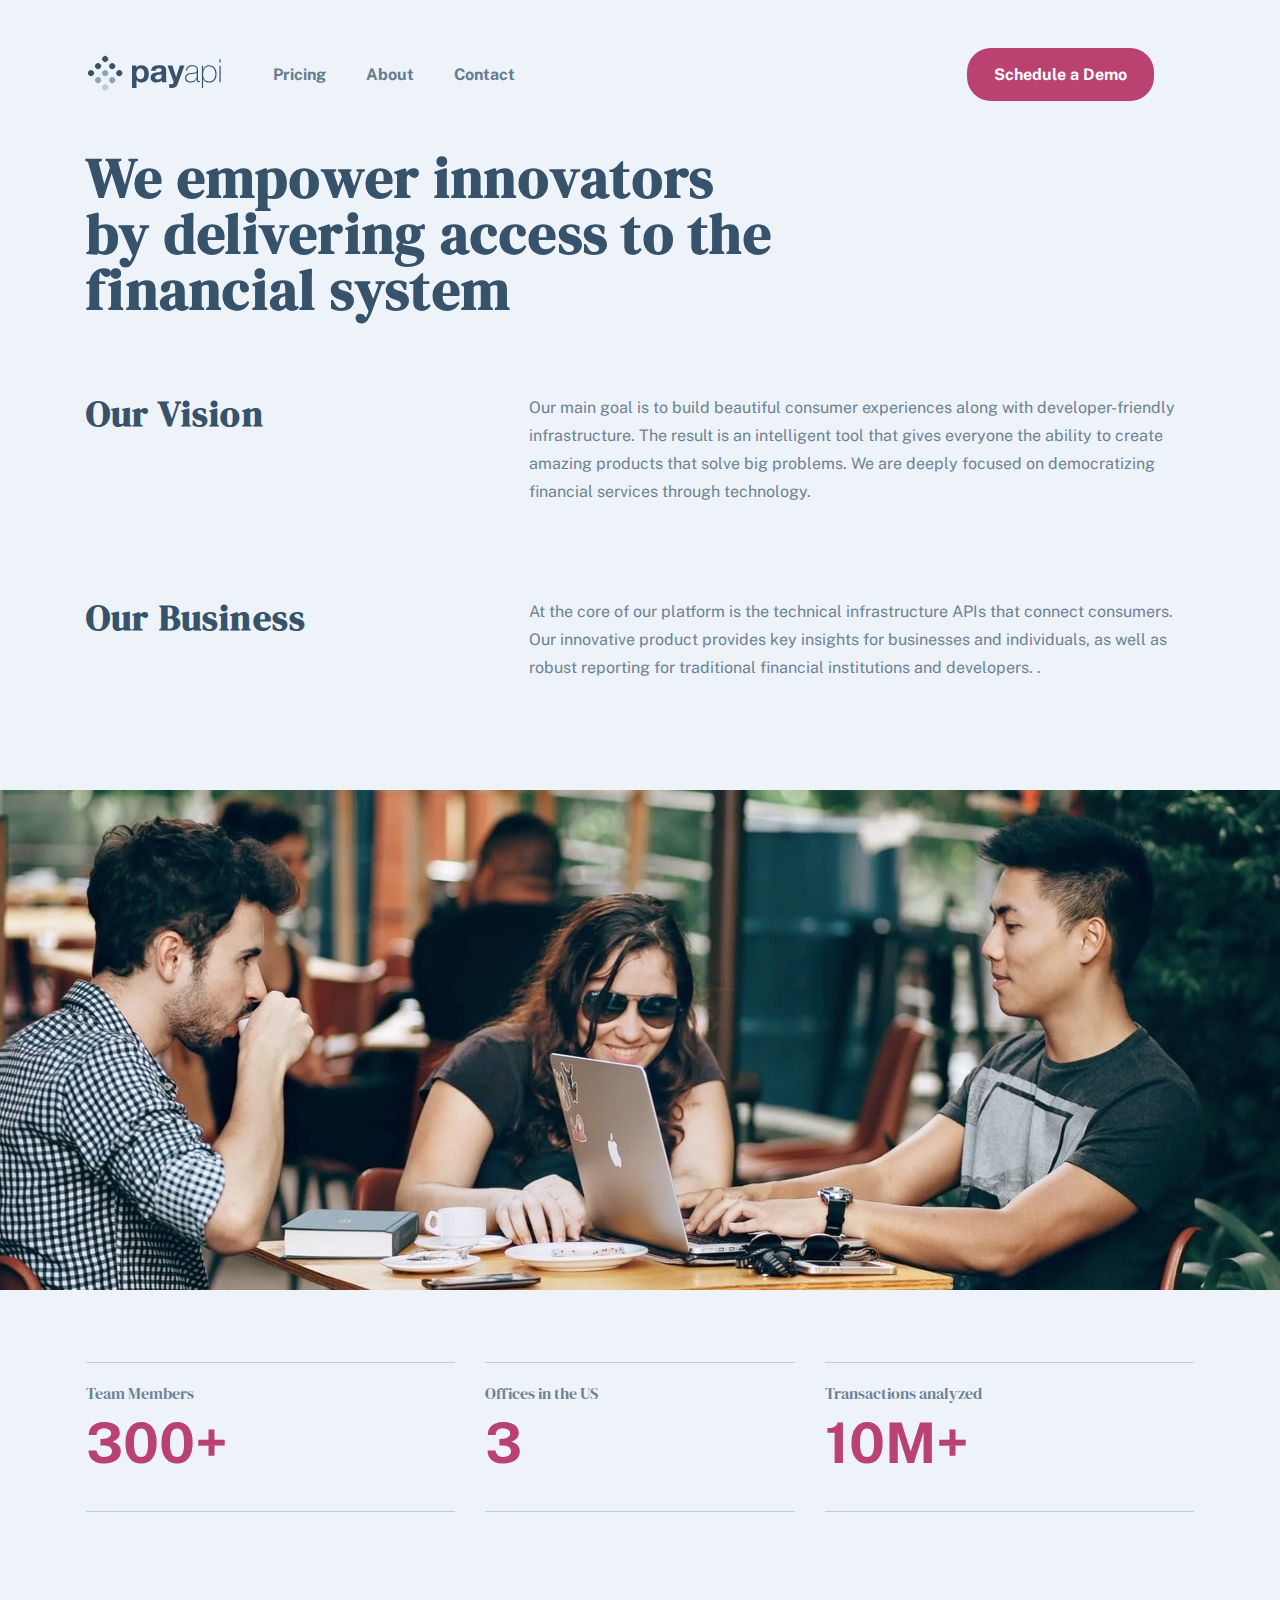
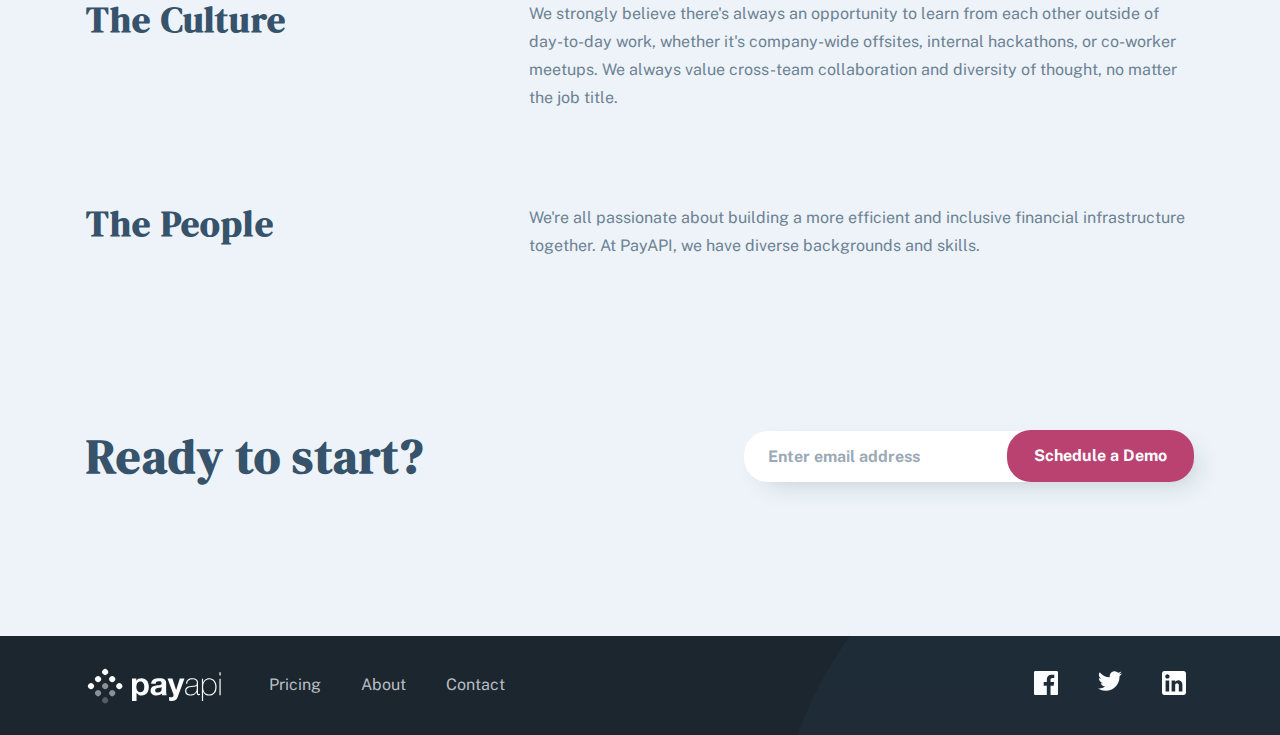
==== about.html @ 9b69b83f "finished about page" ====
<!DOCTYPE html>
<html lang="en">
  <head>
    <meta charset="UTF-8" />
    <meta name="viewport" content="width=device-width, initial-scale=1.0" />

    <link
      rel="icon"
      type="image/png"
      sizes="32x32"
      href="./assets/favicon-32x32.png"
    />
    <link rel="stylesheet" href="./styles/main.css" />
    <title>Frontend Mentor | PayAPI Website Challenge</title>
  </head>

  <body>
    <header>
      <nav class="navigation container">
        <!-- Logo -->
        <a href="/" class="navigation__logo">
          <img src="./assets//shared/desktop/logo.svg" alt="payapi logo" />
        </a>
        <!-- Toggle Button -->
        <button id="jsToggleButton" class="navigation__toggle button">
          <img
            id="jsToggleImg"
            src="./assets/shared/mobile/menu.svg"
            alt="menu icon"
          />
        </button>
        <!-- Nav Links -->
        <ul class="navigation__list close">
          <li class="navigation__item">
            <a class="navigation__link" href="pricing.html">Pricing</a>
          </li>
          <li class="navigation__item">
            <a class="navigation__link" href="about.html">About</a>
          </li>
          <li class="navigation__item">
            <a class="navigation__link" href="contact.html">Contact</a>
          </li>
          <li class="navigation__item">
            <a class="navigation__link button primary" href=""
              >Schedule a Demo</a
            >
          </li>
        </ul>
      </nav>
    </header>
    <main class="about-main">
      <!-- Container/wrapper -->
      <div class="about__wrapper">
        <div class="container">
          <h1 class="about__heading">
            We empower innovators by delivering access to the financial system
          </h1>
          <!-- Our vision section -->
          <section class="our-vision">
            <h3 class="our-vision__heading">Our Vision</h3>
            <p class="our-vision__description">
              Our main goal is to build beautiful consumer experiences along
              with developer-friendly infrastructure. The result is an
              intelligent tool that gives everyone the ability to create amazing
              products that solve big problems. We are deeply focused on
              democratizing financial services through technology.
            </p>
          </section>
          <!-- End our vision section -->
          <!-- Our business section -->
          <section class="our-business">
            <h3 class="our-business__heading">Our Business</h3>
            <p class="our-business__description">
              At the core of our platform is the technical infrastructure APIs
              that connect consumers. Our innovative product provides key
              insights for businesses and individuals, as well as robust
              reporting for traditional financial institutions and developers. .
            </p>
          </section>
        </div>
        <!-- End our business section -->
        <!-- Business image section -->
        <div class="about__business-img"></div>
        <!-- End business image section -->
        <!-- Team stats section -->
        <div class="container">
          <section class="team-stats">
            <div class="team-stats__members">
              <h3 class="team-stats__members-heading">Team Members</h3>
              <h2 class="team-stats__members-stat">300+</h2>
            </div>
            <div class="team-stats__offices">
              <h3 class="team-stats__offices-heading">Offices in the US</h3>
              <h2 class="team-stats__offices-stat">3</h2>
            </div>
            <div class="team-stats__transactions">
              <h3 class="team-stats__transactions-heading">
                Transactions analyzed
              </h3>
              <h2 class="team-stats__transactions-stat">10M+</h2>
            </div>
          </section>
          <!-- End team stats section -->
          <!-- Our culture section -->
          <section class="our-culture">
            <h3 class="our-culture__heading">The Culture</h3>
            <p class="our-culture__description">
              We strongly believe there's always an opportunity to learn from
              each other outside of day-to-day work, whether it's company-wide
              offsites, internal hackathons, or co-worker meetups. We always
              value cross-team collaboration and diversity of thought, no matter
              the job title.
            </p>
          </section>
          <!-- End our culture section -->
          <!-- Our people section -->
          <section class="our-people">
            <h3 class="our-people__heading">The People</h3>
            <p class="our-people__description">
              We're all passionate about building a more efficient and inclusive
              financial infrastructure together. At PayAPI, we have diverse
              backgrounds and skills.
            </p>
          </section>
        </div>
        <!-- End our people section -->
      </div>
      <!-- End container/wrapper -->
      <!-- Ready section -->
      <section id="ready" class="ready">
        <div class="container ready__wrapper">
          <h1 class="ready__heading">Ready to start?</h1>
          <form class="ready-form">
            <input
              class="input"
              type="email"
              name="email"
              placeholder="Enter email address"
            />
            <button class="button primary ready-form__button" type="submit">
              Schedule a Demo
            </button>
          </form>
        </div>
      </section>
      <!-- End Ready section -->
    </main>
    <!-- Footer -->
    <footer id="footer" class="footer">
      <div class="container footer__wrapper">
        <img src="./assets/shared/desktop/logo-light.svg" alt="" />
        <nav class="footer__navigation">
          <ul class="footer-navigation__list">
            <li class="footer-navigation__item">
              <a class="footer-navigation__link" href="pricing.html">Pricing</a>
            </li>
            <li class="footer-navigation__item">
              <a class="footer-navigation__link" href="about.html">About</a>
            </li>
            <li class="footer-navigation__item">
              <a class="footer-navigation__link" href="contact.html">Contact</a>
            </li>
          </ul>
        </nav>
        <ul class="footer-social">
          <li class="footer-social__item">
            <a class="footer-social__link" href="">
              <svg width="24" height="24" xmlns="http://www.w3.org/2000/svg">
                <path
                  d="M22.675 0H1.325C.593 0 0 .593 0 1.325v21.351C0 23.407.593 24 1.325 24H12.82v-9.294H9.692v-3.622h3.128V8.413c0-3.1 1.893-4.788 4.659-4.788 1.325 0 2.463.099 2.795.143v3.24l-1.918.001c-1.504 0-1.795.715-1.795 1.763v2.313h3.587l-.467 3.622h-3.12V24h6.116c.73 0 1.323-.593 1.323-1.325V1.325C24 .593 23.407 0 22.675 0z"
                  fill="#FBFCFE"
                  fill-rule="nonzero"
                />
              </svg>
            </a>
          </li>
          <li class="footer-social__item">
            <a class="footer-social__link" href="">
              <svg width="24" height="20" xmlns="http://www.w3.org/2000/svg">
                <path
                  d="M24 2.557a9.83 9.83 0 01-2.828.775A4.932 4.932 0 0023.337.608a9.864 9.864 0 01-3.127 1.195A4.916 4.916 0 0016.616.248c-3.179 0-5.515 2.966-4.797 6.045A13.978 13.978 0 011.671 1.149a4.93 4.93 0 001.523 6.574 4.903 4.903 0 01-2.229-.616c-.054 2.281 1.581 4.415 3.949 4.89a4.935 4.935 0 01-2.224.084 4.928 4.928 0 004.6 3.419A9.9 9.9 0 010 17.54a13.94 13.94 0 007.548 2.212c9.142 0 14.307-7.721 13.995-14.646A10.025 10.025 0 0024 2.557z"
                  fill="#FBFCFE"
                  fill-rule="nonzero"
                />
              </svg>
            </a>
          </li>
          <li class="footer-social__item">
            <a class="footer-social__link" href="">
              <svg width="24" height="24" xmlns="http://www.w3.org/2000/svg">
                <path
                  d="M21.6 0H2.4C1.08 0 0 1.08 0 2.4v19.2C0 22.92 1.08 24 2.4 24h19.2c1.32 0 2.4-1.08 2.4-2.4V2.4C24 1.08 22.92 0 21.6 0zM7.2 20.4H3.6V9.6h3.6v10.8zM5.4 7.56c-1.2 0-2.16-.96-2.16-2.16 0-1.2.96-2.16 2.16-2.16 1.2 0 2.16.96 2.16 2.16 0 1.2-.96 2.16-2.16 2.16zm15 12.84h-3.6v-6.36c0-.96-.84-1.8-1.8-1.8-.96 0-1.8.84-1.8 1.8v6.36H9.6V9.6h3.6v1.44c.6-.96 1.92-1.68 3-1.68 2.28 0 4.2 1.92 4.2 4.2v6.84z"
                  fill="#FFF"
                  fill-rule="nonzero"
                />
              </svg>
            </a>
          </li>
        </ul>
      </div>
    </footer>
    <!-- End Footer -->
    <script src="./js/index.js"></script>
  </body>
</html>
---- styles/main.css ----
@import url('reset.css');
@import url('config.css');
@import url('utilities.css');
@import url('./components/button.css');
@import url('./components/input.css');
@import url('./components/navigation.css');
@import url('./components/hero.css');
@import url('./components/references.css');
@import url('./components/easy.css');
@import url('./components/simple.css');
@import url('./components/benefits.css');
@import url('./components/ready.css');
@import url('./components/footer.css');
@import url('./components/pricing.css');
@import url('./components/about.css');

* {
  box-sizing: border-box;
}

img {
  max-width: 100%;
}

ul {
  margin: 0;
  padding: 0;
}

html,
body {
  height: 100%;
}

body {
  background-color: var(--light-background);
  font-family: var(--font-public-sans);
  display: flex;
  flex-direction: column;
}

p {
  line-height: var(--line-height-body);
}

h1,
h2,
h3 {
  font-family: var(--font-public-sans);
}

/* header background pattern */
.header-wrapper {
  background: url('../../assets/shared/desktop/bg-pattern-circle.svg') no-repeat
    center -32rem;
}

@media (min-width: 768px) {
  .header-wrapper {
    background: url('../../assets/shared/desktop/bg-pattern-circle.svg')
      no-repeat center -24rem;
  }
}

@media (min-width: 1200px) {
  .header-wrapper {
    background: url('../../assets/shared/desktop/bg-pattern-circle.svg')
      no-repeat calc(67% + 425px) -10rem;
  }
}

main {
  flex: 1 0 auto;
}

/* Main background pattern */
@media (min-width: 1200px) {
  .main {
    background: url('../../assets/shared/desktop/bg-pattern-circle.svg')
      no-repeat calc(120% + 425px) 940px;
  }
}

@media (min-width: 1300px) {
  .main {
    background: url('../../assets/shared/desktop/bg-pattern-circle.svg')
      no-repeat calc(106% + 425px) 940px;
  }
}
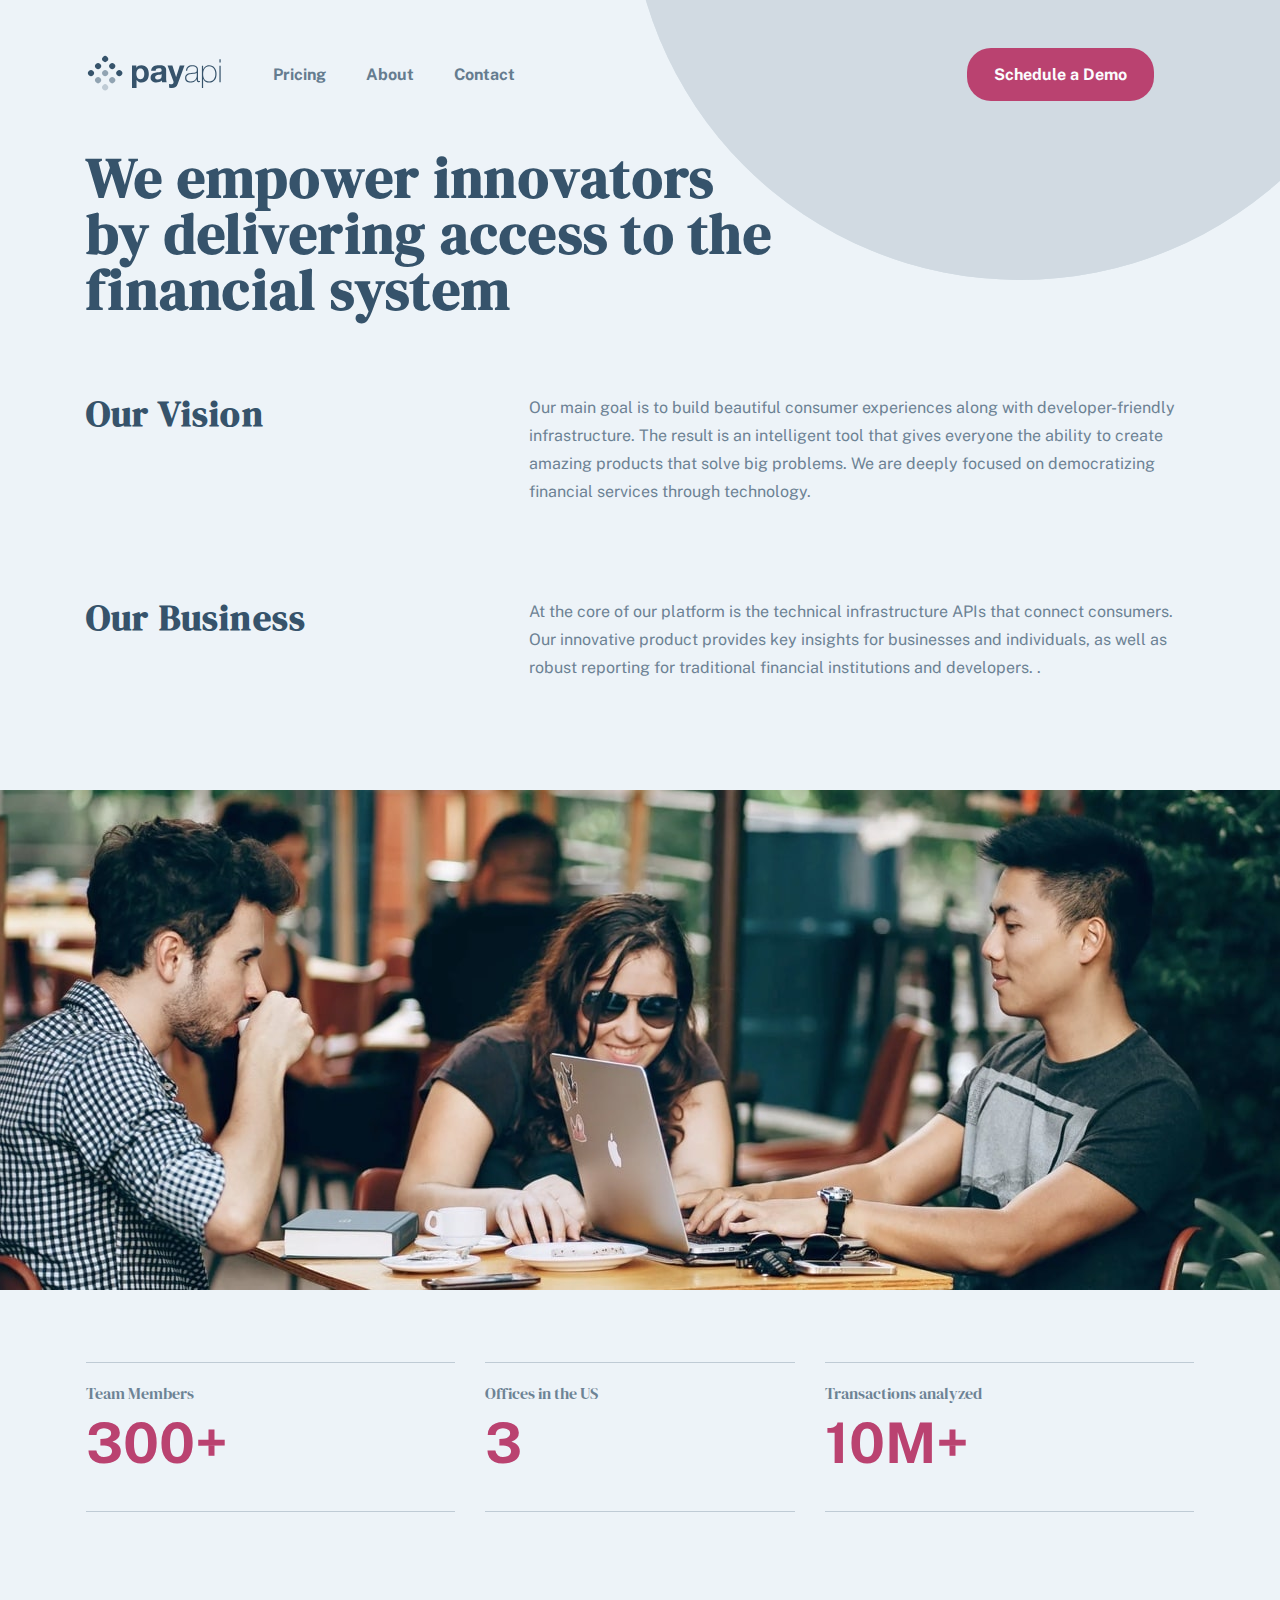
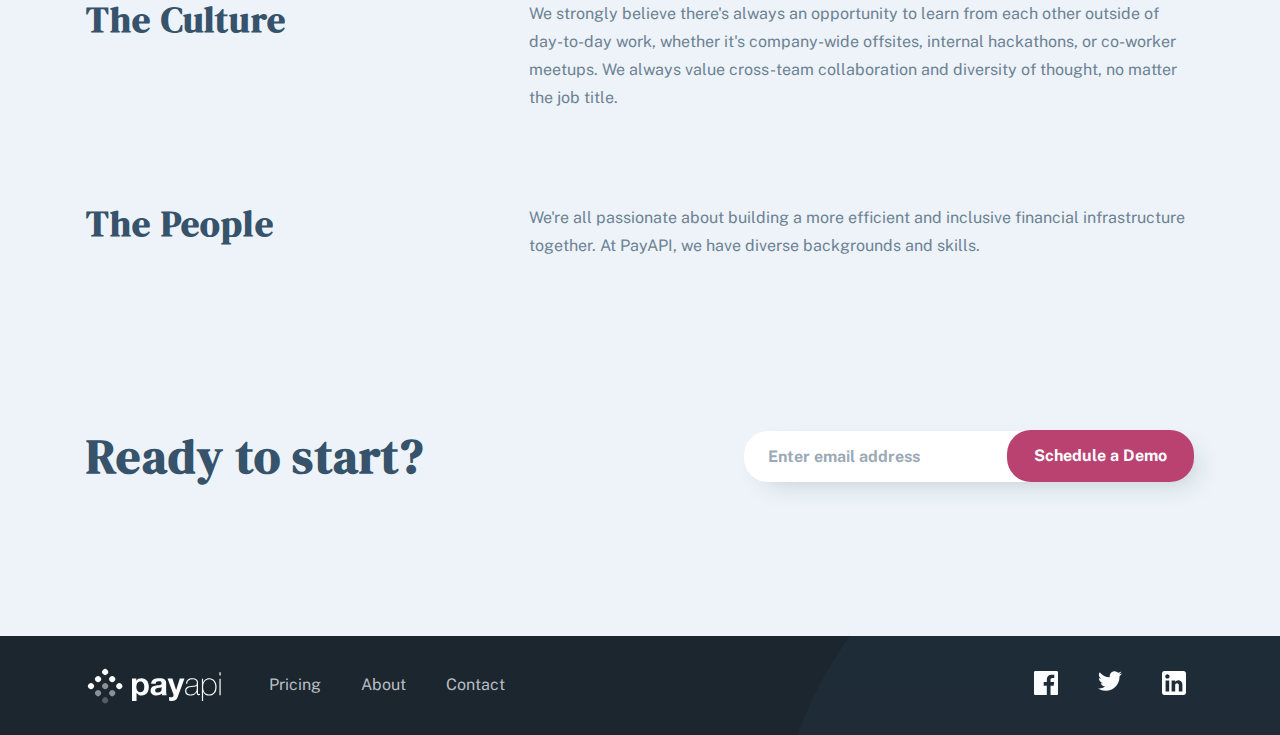
==== commit 64a67f8a: "added background pattern to each page, moved contact form js to its own file" ====
--- a/about.html
+++ b/about.html
@@ -14,7 +14,7 @@
     <title>Frontend Mentor | PayAPI Website Challenge</title>
   </head>
 
-  <body>
+  <body class="about-body">
     <header>
       <nav class="navigation container">
         <!-- Logo -->
@@ -41,7 +41,7 @@
             <a class="navigation__link" href="contact.html">Contact</a>
           </li>
           <li class="navigation__item">
-            <a class="navigation__link button primary" href=""
+            <a class="navigation__link button primary" href="contact.html"
               >Schedule a Demo</a
             >
           </li>
--- a/styles/main.css
+++ b/styles/main.css
@@ -13,6 +13,7 @@
 @import url('./components/footer.css');
 @import url('./components/pricing.css');
 @import url('./components/about.css');
+@import url('./components/contact.css');
 
 * {
   box-sizing: border-box;
@@ -49,16 +50,21 @@
   font-family: var(--font-public-sans);
 }
 
+main {
+  flex: 1 0 auto;
+}
+
 /* header background pattern */
 .header-wrapper {
   background: url('../../assets/shared/desktop/bg-pattern-circle.svg') no-repeat
-    center -32rem;
+    center -30rem;
 }
 
 @media (min-width: 768px) {
   .header-wrapper {
     background: url('../../assets/shared/desktop/bg-pattern-circle.svg')
-      no-repeat center -24rem;
+      no-repeat center -50rem;
+    background-size: 150%;
   }
 }
 
@@ -67,10 +73,6 @@
     background: url('../../assets/shared/desktop/bg-pattern-circle.svg')
       no-repeat calc(67% + 425px) -10rem;
   }
-}
-
-main {
-  flex: 1 0 auto;
 }
 
 /* Main background pattern */
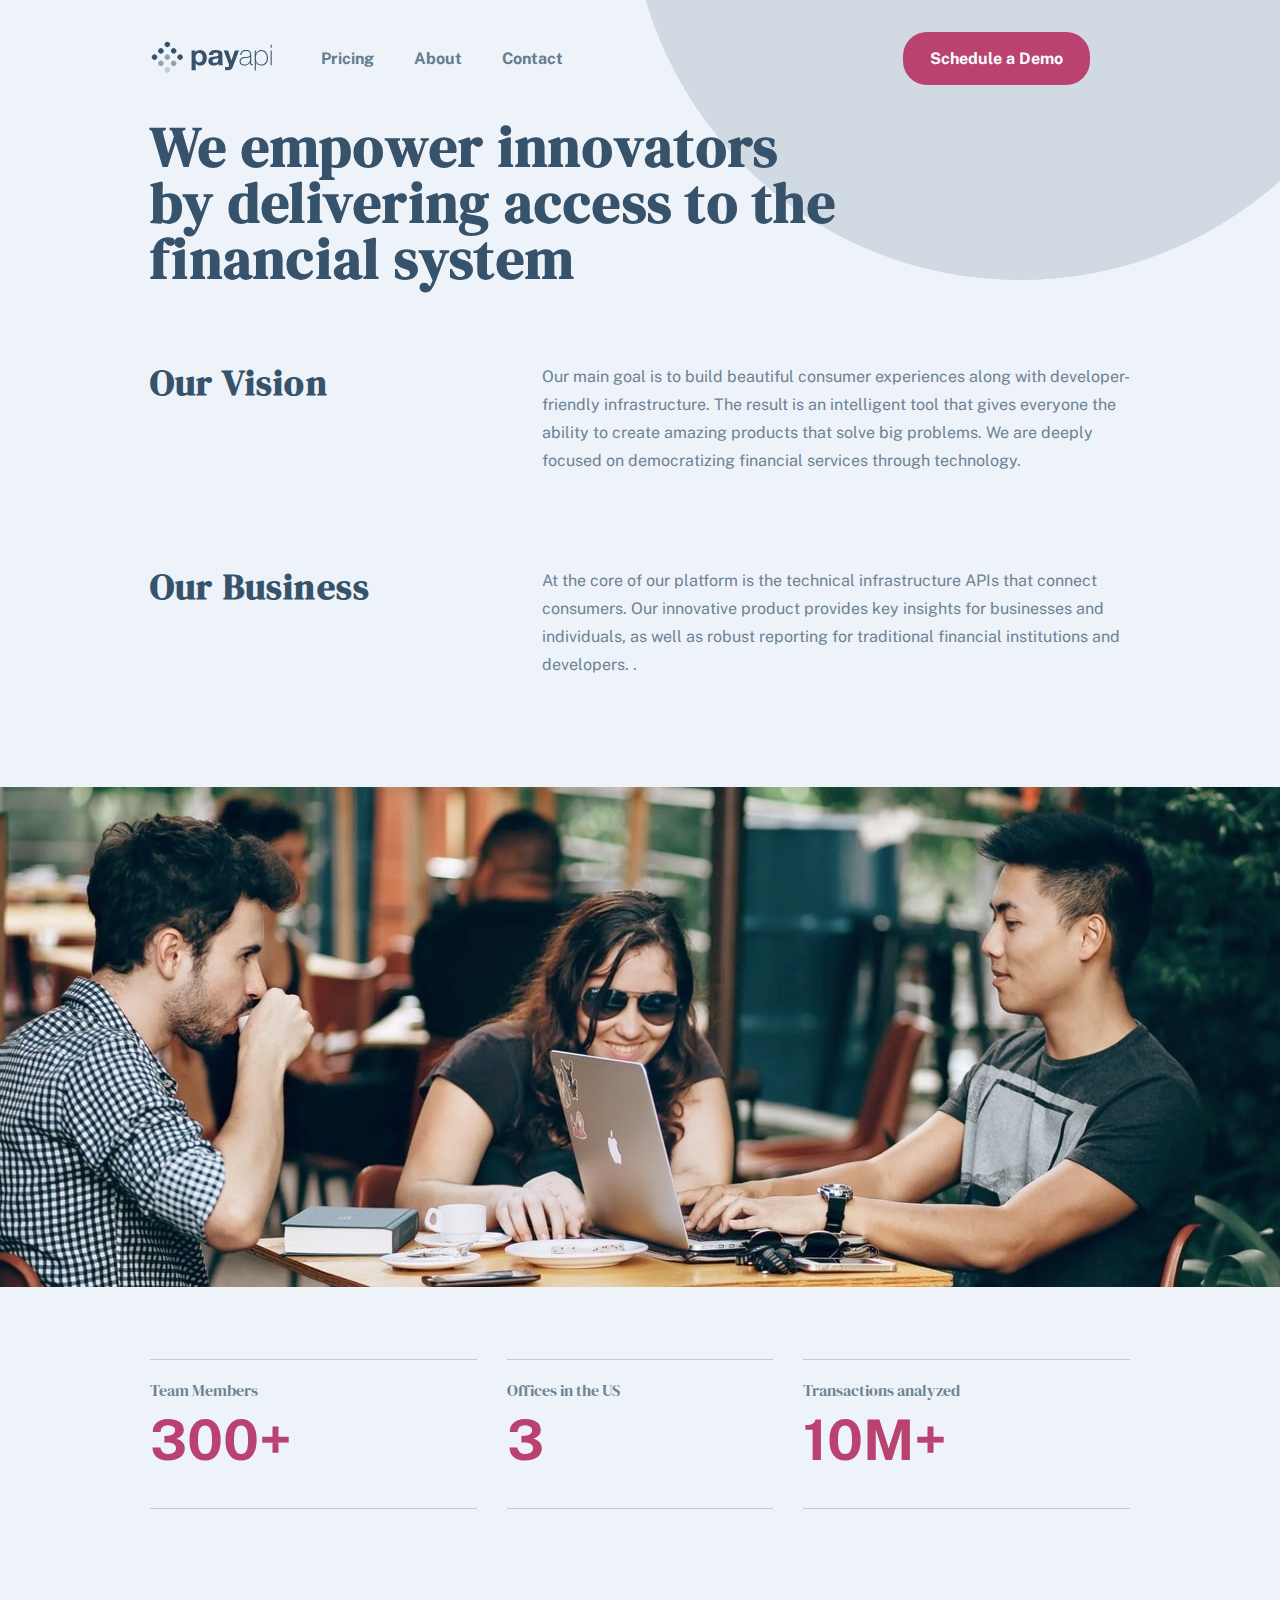
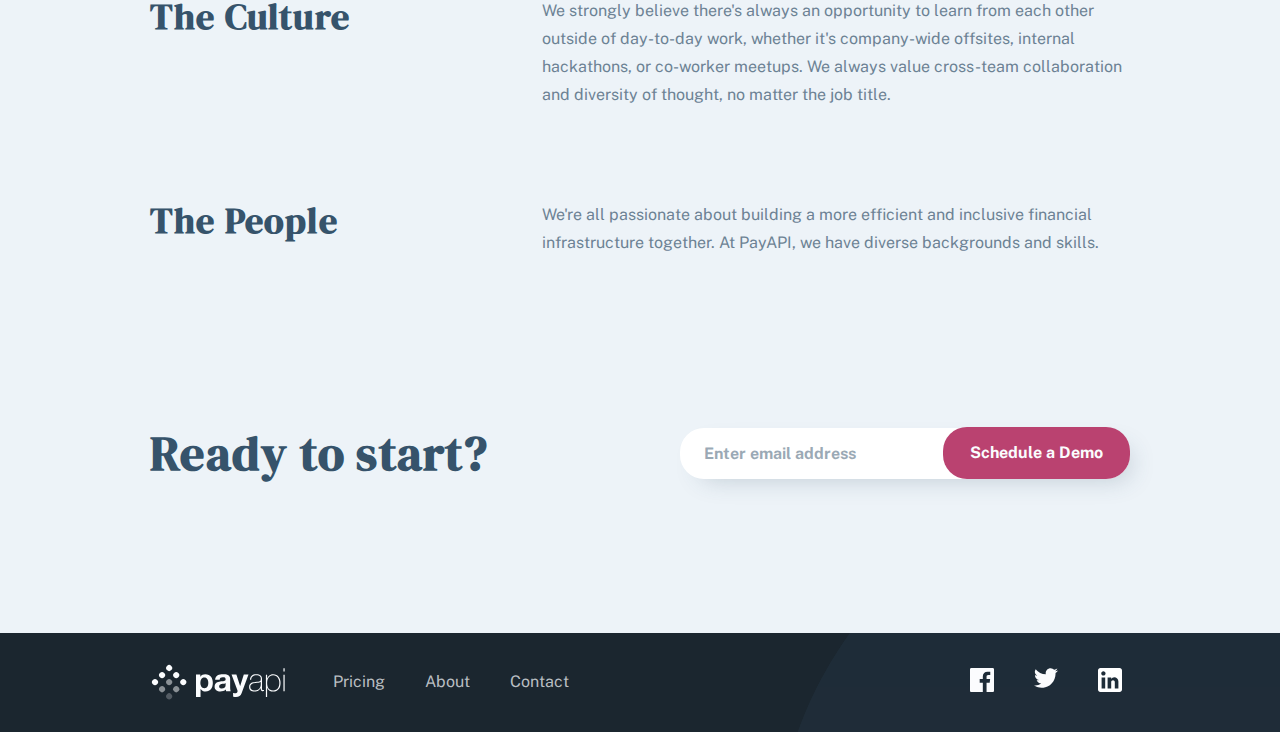
==== commit e21bf552: "removed name attribute on emal input" ====
--- a/about.html
+++ b/about.html
@@ -134,7 +134,6 @@
             <input
               class="input"
               type="email"
-              name="email"
               placeholder="Enter email address"
             />
             <button class="button primary ready-form__button" type="submit">
--- a/styles/main.css
+++ b/styles/main.css
@@ -55,23 +55,40 @@
 }
 
 /* header background pattern */
-.header-wrapper {
-  background: url('../../assets/shared/desktop/bg-pattern-circle.svg') no-repeat
-    center -30rem;
+.index-body {
+  background: var(--light-background)
+    url('../../assets/shared/desktop/bg-pattern-circle.svg') no-repeat center -30rem;
 }
 
 @media (min-width: 768px) {
-  .header-wrapper {
-    background: url('../../assets/shared/desktop/bg-pattern-circle.svg')
-      no-repeat center -50rem;
+  .index-body {
+    background: var(--light-background)
+      url('../../assets/shared/desktop/bg-pattern-circle.svg') no-repeat center -48rem;
+    background-size: 150%;
+  }
+}
+
+@media (min-width: 830px) {
+  .index-body {
+    background: var(--light-background)
+      url('../../assets/shared/desktop/bg-pattern-circle.svg') no-repeat center -60rem;
+    background-size: 150%;
+  }
+}
+
+@media (min-width: 992px) {
+  .index-body {
+    background: var(--light-background)
+      url('../../assets/shared/desktop/bg-pattern-circle.svg') no-repeat center -68rem;
     background-size: 150%;
   }
 }
 
 @media (min-width: 1200px) {
-  .header-wrapper {
-    background: url('../../assets/shared/desktop/bg-pattern-circle.svg')
-      no-repeat calc(67% + 425px) -10rem;
+  .index-body {
+    background: var(--light-background)
+      url('../../assets/shared/desktop/bg-pattern-circle.svg') no-repeat
+      calc(67% + 425px) -10rem;
   }
 }
 
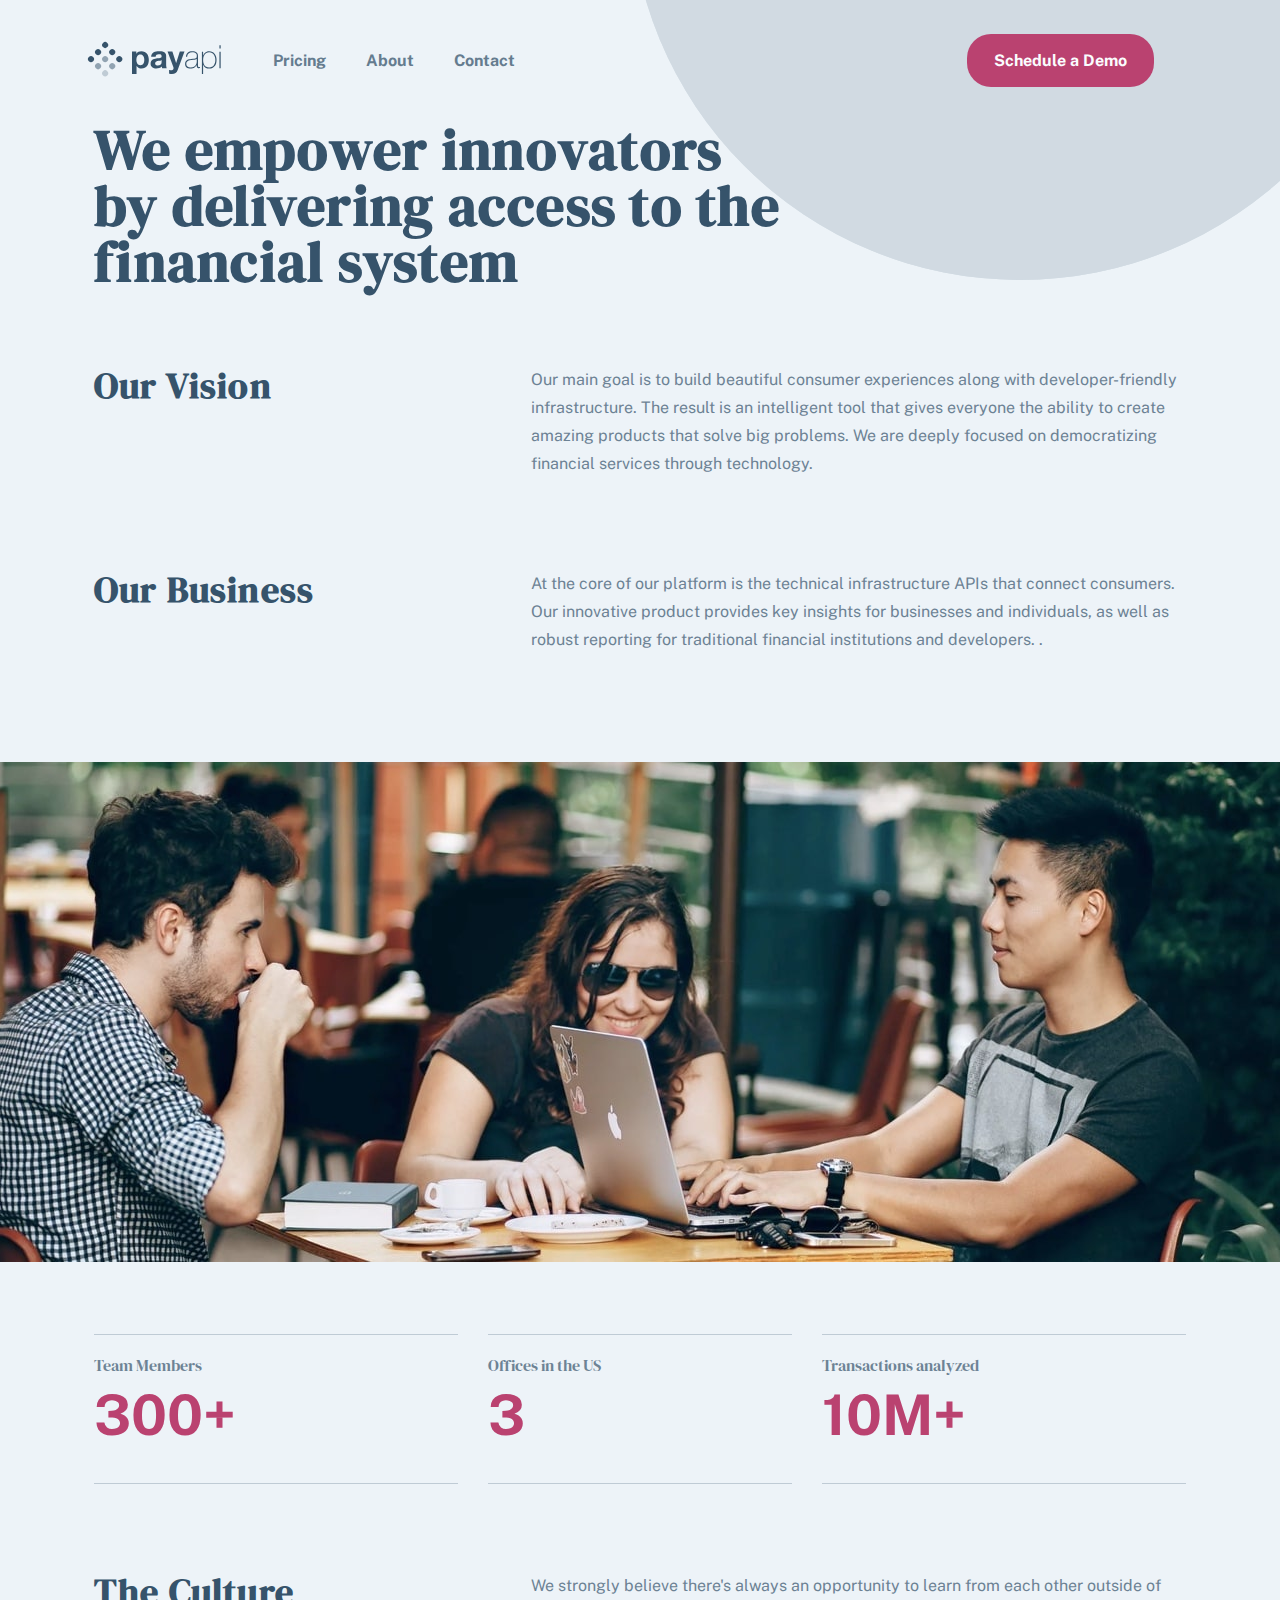
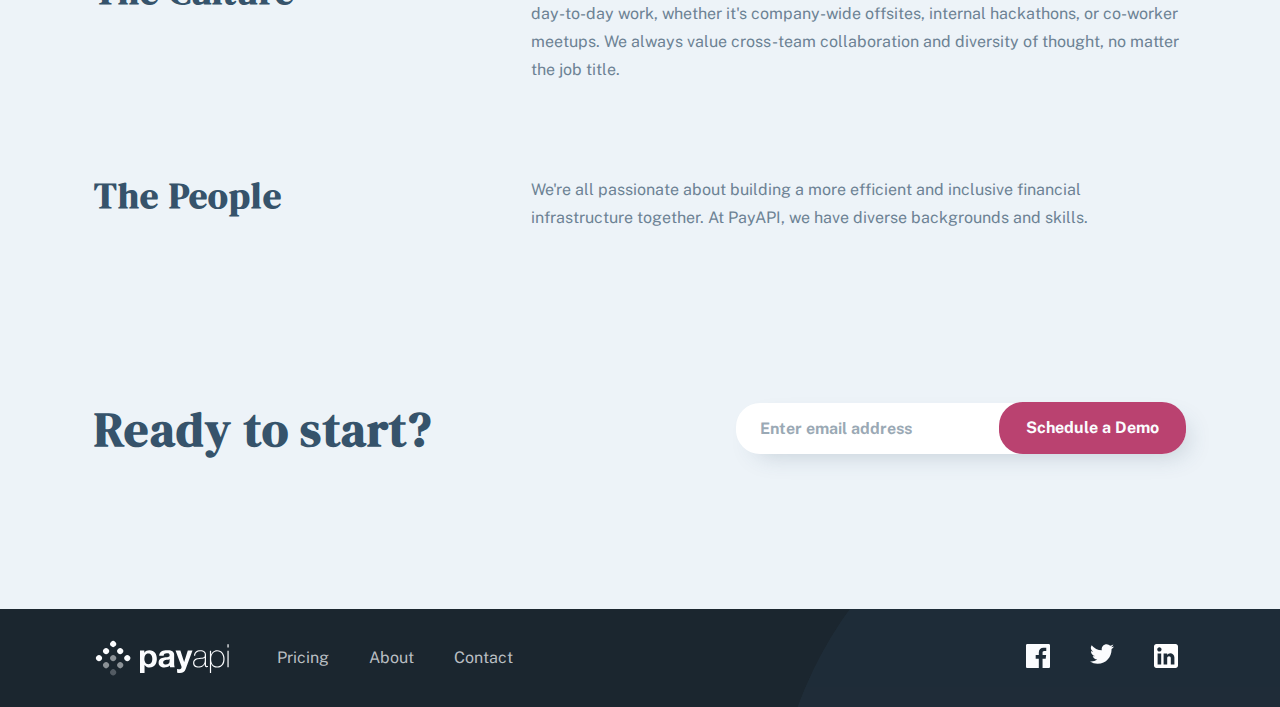
==== commit 8bdd8b9b: "changed page titles" ====
--- a/about.html
+++ b/about.html
@@ -11,14 +11,14 @@
       href="./assets/favicon-32x32.png"
     />
     <link rel="stylesheet" href="./styles/main.css" />
-    <title>Frontend Mentor | PayAPI Website Challenge</title>
+    <title>PayAPI Marketing | About</title>
   </head>
 
   <body class="about-body">
     <header>
       <nav class="navigation container">
         <!-- Logo -->
-        <a href="/" class="navigation__logo">
+        <a href="index.html" class="navigation__logo">
           <img src="./assets//shared/desktop/logo.svg" alt="payapi logo" />
         </a>
         <!-- Toggle Button -->
@@ -132,6 +132,7 @@
           <h1 class="ready__heading">Ready to start?</h1>
           <form class="ready-form">
             <input
+              aria-label="Email Address"
               class="input"
               type="email"
               placeholder="Enter email address"
@@ -163,7 +164,7 @@
         </nav>
         <ul class="footer-social">
           <li class="footer-social__item">
-            <a class="footer-social__link" href="">
+            <a class="footer-social__link" href="index.html">
               <svg width="24" height="24" xmlns="http://www.w3.org/2000/svg">
                 <path
                   d="M22.675 0H1.325C.593 0 0 .593 0 1.325v21.351C0 23.407.593 24 1.325 24H12.82v-9.294H9.692v-3.622h3.128V8.413c0-3.1 1.893-4.788 4.659-4.788 1.325 0 2.463.099 2.795.143v3.24l-1.918.001c-1.504 0-1.795.715-1.795 1.763v2.313h3.587l-.467 3.622h-3.12V24h6.116c.73 0 1.323-.593 1.323-1.325V1.325C24 .593 23.407 0 22.675 0z"
@@ -174,7 +175,7 @@
             </a>
           </li>
           <li class="footer-social__item">
-            <a class="footer-social__link" href="">
+            <a class="footer-social__link" href="index.html">
               <svg width="24" height="20" xmlns="http://www.w3.org/2000/svg">
                 <path
                   d="M24 2.557a9.83 9.83 0 01-2.828.775A4.932 4.932 0 0023.337.608a9.864 9.864 0 01-3.127 1.195A4.916 4.916 0 0016.616.248c-3.179 0-5.515 2.966-4.797 6.045A13.978 13.978 0 011.671 1.149a4.93 4.93 0 001.523 6.574 4.903 4.903 0 01-2.229-.616c-.054 2.281 1.581 4.415 3.949 4.89a4.935 4.935 0 01-2.224.084 4.928 4.928 0 004.6 3.419A9.9 9.9 0 010 17.54a13.94 13.94 0 007.548 2.212c9.142 0 14.307-7.721 13.995-14.646A10.025 10.025 0 0024 2.557z"
@@ -185,7 +186,7 @@
             </a>
           </li>
           <li class="footer-social__item">
-            <a class="footer-social__link" href="">
+            <a class="footer-social__link" href="index.html">
               <svg width="24" height="24" xmlns="http://www.w3.org/2000/svg">
                 <path
                   d="M21.6 0H2.4C1.08 0 0 1.08 0 2.4v19.2C0 22.92 1.08 24 2.4 24h19.2c1.32 0 2.4-1.08 2.4-2.4V2.4C24 1.08 22.92 0 21.6 0zM7.2 20.4H3.6V9.6h3.6v10.8zM5.4 7.56c-1.2 0-2.16-.96-2.16-2.16 0-1.2.96-2.16 2.16-2.16 1.2 0 2.16.96 2.16 2.16 0 1.2-.96 2.16-2.16 2.16zm15 12.84h-3.6v-6.36c0-.96-.84-1.8-1.8-1.8-.96 0-1.8.84-1.8 1.8v6.36H9.6V9.6h3.6v1.44c.6-.96 1.92-1.68 3-1.68 2.28 0 4.2 1.92 4.2 4.2v6.84z"
